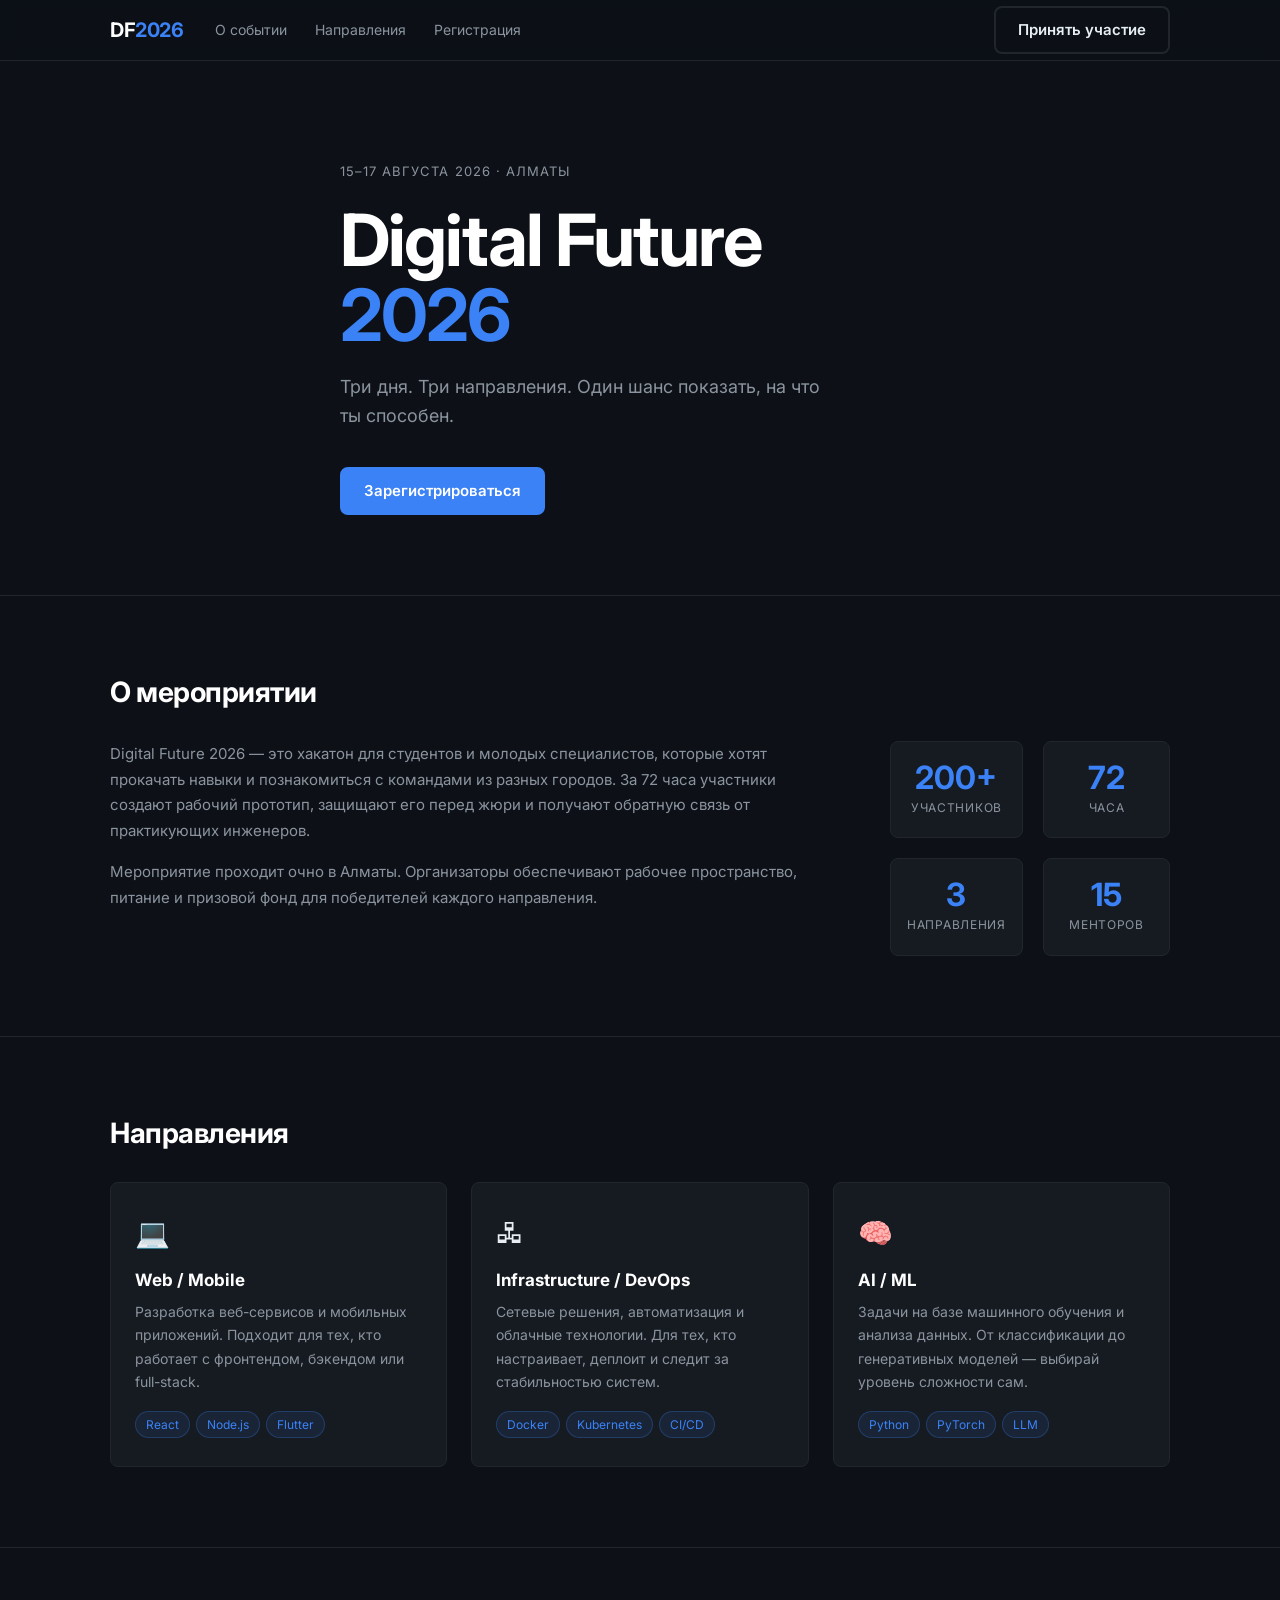
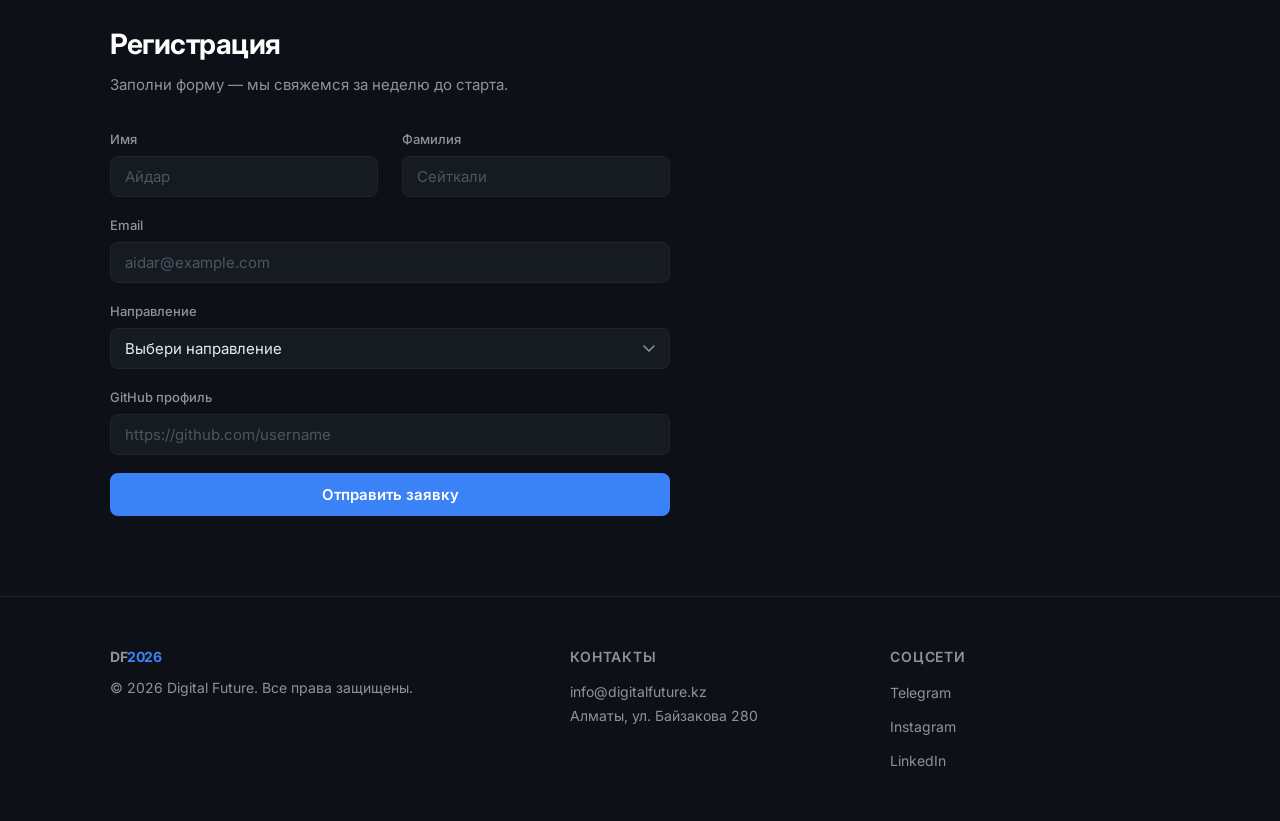
==== index.html @ 86d54fba "minimal project plan and style definition" ====
<!DOCTYPE html>
<html lang="ru">

<head>
    <meta charset="UTF-8" />
    <meta name="viewport" content="width=device-width, initial-scale=1.0" />
    <title>Digital Future 2026 — Хакатон</title>
    <link rel="stylesheet" href="css/style.css" />
    <link rel="preconnect" href="https://fonts.googleapis.com" />
    <link href="https://fonts.googleapis.com/css2?family=Inter:wght@400;500;600;700&display=swap" rel="stylesheet" />
</head>

<body>

    <!-- HEADER -->
    <header class="site-header">
        <div class="container header-inner">
            <a href="#" class="logo">DF<span>2026</span></a>
            <nav class="main-nav">
                <ul>
                    <li><a href="#about">О событии</a></li>
                    <li><a href="#tracks">Направления</a></li>
                    <li><a href="#registration">Регистрация</a></li>
                </ul>
            </nav>
            <a href="#registration" class="btn btn-outline">Принять участие</a>
            <button class="burger" aria-label="Открыть меню">&#9776;</button>
        </div>
    </header>

    <main>

        <!-- HERO -->
        <section class="hero" id="hero">
            <div class="container hero-content">
                <p class="hero-eyebrow">15–17 августа 2026 · Алматы</p>
                <h1>Digital Future<br /><span>2026</span></h1>
                <p class="hero-sub">Три дня. Три направления. Один шанс показать, на что ты способен.</p>
                <a href="#registration" class="btn btn-primary">Зарегистрироваться</a>
            </div>
        </section>

        <!-- ABOUT -->
        <section class="about" id="about">
            <div class="container">
                <h2 class="section-title">О мероприятии</h2>
                <div class="about-grid">
                    <div class="about-text">
                        <p>Digital Future 2026 — это хакатон для студентов и молодых специалистов, которые хотят
                            прокачать навыки и познакомиться с командами из разных городов. За 72 часа участники создают
                            рабочий прототип, защищают его перед жюри и получают обратную связь от практикующих
                            инженеров.</p>
                        <p>Мероприятие проходит очно в Алматы. Организаторы обеспечивают рабочее пространство, питание и
                            призовой фонд для победителей каждого направления.</p>
                    </div>
                    <ul class="about-stats">
                        <li><strong>200+</strong><span>участников</span></li>
                        <li><strong>72</strong><span>часа</span></li>
                        <li><strong>3</strong><span>направления</span></li>
                        <li><strong>15</strong><span>менторов</span></li>
                    </ul>
                </div>
            </div>
        </section>

        <!-- TRACKS -->
        <section class="tracks" id="tracks">
            <div class="container">
                <h2 class="section-title">Направления</h2>
                <div class="tracks-grid">

                    <article class="track-card">
                        <div class="track-icon">&#x1F4BB;</div>
                        <h3>Web / Mobile</h3>
                        <p>Разработка веб-сервисов и мобильных приложений. Подходит для тех, кто работает с фронтендом,
                            бэкендом или full-stack.</p>
                        <ul class="track-tags">
                            <li>React</li>
                            <li>Node.js</li>
                            <li>Flutter</li>
                        </ul>
                    </article>

                    <article class="track-card">
                        <div class="track-icon">&#x1F5A7;</div>
                        <h3>Infrastructure / DevOps</h3>
                        <p>Сетевые решения, автоматизация и облачные технологии. Для тех, кто настраивает, деплоит и
                            следит за стабильностью систем.</p>
                        <ul class="track-tags">
                            <li>Docker</li>
                            <li>Kubernetes</li>
                            <li>CI/CD</li>
                        </ul>
                    </article>

                    <article class="track-card">
                        <div class="track-icon">&#x1F9E0;</div>
                        <h3>AI / ML</h3>
                        <p>Задачи на базе машинного обучения и анализа данных. От классификации до генеративных моделей
                            — выбирай уровень сложности сам.</p>
                        <ul class="track-tags">
                            <li>Python</li>
                            <li>PyTorch</li>
                            <li>LLM</li>
                        </ul>
                    </article>

                </div>
            </div>
        </section>

        <!-- REGISTRATION -->
        <section class="registration" id="registration">
            <div class="container">
                <h2 class="section-title">Регистрация</h2>
                <p class="section-sub">Заполни форму — мы свяжемся за неделю до старта.</p>
                <form class="reg-form" novalidate>
                    <div class="form-row">
                        <div class="form-group">
                            <label for="fname">Имя</label>
                            <input type="text" id="fname" name="fname" placeholder="Айдар" required />
                        </div>
                        <div class="form-group">
                            <label for="lname">Фамилия</label>
                            <input type="text" id="lname" name="lname" placeholder="Сейткали" required />
                        </div>
                    </div>
                    <div class="form-group">
                        <label for="email">Email</label>
                        <input type="email" id="email" name="email" placeholder="aidar@example.com" required />
                    </div>
                    <div class="form-group">
                        <label for="track">Направление</label>
                        <select id="track" name="track" required>
                            <option value="" disabled selected>Выбери направление</option>
                            <option value="web">Web / Mobile</option>
                            <option value="devops">Infrastructure / DevOps</option>
                            <option value="ai">AI / ML</option>
                        </select>
                    </div>
                    <div class="form-group">
                        <label for="github">GitHub профиль</label>
                        <input type="url" id="github" name="github" placeholder="https://github.com/username" />
                    </div>
                    <button type="submit" class="btn btn-primary btn-full">Отправить заявку</button>
                </form>
            </div>
        </section>

    </main>

    <!-- FOOTER -->
    <footer class="site-footer">
        <div class="container footer-inner">
            <div class="footer-col">
                <p class="logo">DF<span>2026</span></p>
                <p class="footer-copy">&copy; 2026 Digital Future. Все права защищены.</p>
            </div>
            <div class="footer-col">
                <p class="footer-heading">Контакты</p>
                <p><a href="mailto:info@digitalfuture.kz">info@digitalfuture.kz</a></p>
                <p>Алматы, ул. Байзакова 280</p>
            </div>
            <div class="footer-col">
                <p class="footer-heading">Соцсети</p>
                <ul class="social-links">
                    <li><a href="#">Telegram</a></li>
                    <li><a href="#">Instagram</a></li>
                    <li><a href="#">LinkedIn</a></li>
                </ul>
            </div>
        </div>
    </footer>

    <script>
        // smooth scroll
        document.querySelectorAll('a[href^="#"]').forEach(link => {
            link.addEventListener('click', e => {
                const target = document.querySelector(link.getAttribute('href'));
                if (target) {
                    e.preventDefault();
                    target.scrollIntoView({ behavior: 'smooth' });
                }
            });
        });

        // burger menu toggle
        const burger = document.querySelector('.burger');
        const nav = document.querySelector('.main-nav');
        burger.addEventListener('click', () => {
            nav.classList.toggle('open');
        });
    </script>

</body>

</html>
---- css/style.css ----
/* ==========================================================
   COMMIT 2: reset, переменные, базовая типографика
   ========================================================== */

*,
*::before,
*::after {
    box-sizing: border-box;
    margin: 0;
    padding: 0;
}

:root {
    --color-bg: #0d1117;
    --color-surface: #161b22;
    --color-border: #21262d;
    --color-accent: #3b82f6;
    --color-accent-hover: #2563eb;
    --color-text: #e6edf3;
    --color-muted: #8b949e;
    --color-white: #ffffff;

    --font-main: 'Inter', sans-serif;

    --radius: 8px;
    --container: 1100px;
    --gap: 24px;
}

html {
    scroll-behavior: smooth;
}

body {
    font-family: var(--font-main);
    background-color: var(--color-bg);
    color: var(--color-text);
    line-height: 1.6;
    font-size: 16px;
    -webkit-font-smoothing: antialiased;
}

h1,
h2,
h3 {
    line-height: 1.2;
    font-weight: 700;
    color: var(--color-white);
}

a {
    color: inherit;
    text-decoration: none;
}

ul {
    list-style: none;
}

img {
    max-width: 100%;
    display: block;
}

.container {
    max-width: var(--container);
    margin: 0 auto;
    padding: 0 20px;
}

/* ==========================================================
   COMMIT 2: кнопки (общие)
   ========================================================== */

.btn {
    display: inline-block;
    padding: 10px 22px;
    border-radius: var(--radius);
    font-size: 15px;
    font-weight: 600;
    cursor: pointer;
    transition: background-color 0.2s, color 0.2s, border-color 0.2s;
    border: 2px solid transparent;
    font-family: var(--font-main);
    text-align: center;
}

.btn-primary {
    background-color: var(--color-accent);
    color: var(--color-white);
    border-color: var(--color-accent);
}

.btn-primary:hover {
    background-color: var(--color-accent-hover);
    border-color: var(--color-accent-hover);
}

.btn-outline {
    background-color: transparent;
    color: var(--color-text);
    border-color: var(--color-border);
}

.btn-outline:hover {
    border-color: var(--color-accent);
    color: var(--color-accent);
}

.btn-full {
    width: 100%;
}

/* ==========================================================
   COMMIT 3: header
   ========================================================== */

.site-header {
    position: sticky;
    top: 0;
    z-index: 100;
    background-color: rgba(13, 17, 23, 0.92);
    backdrop-filter: blur(8px);
    border-bottom: 1px solid var(--color-border);
}

.header-inner {
    display: flex;
    align-items: center;
    gap: 32px;
    height: 60px;
}

.logo {
    font-size: 20px;
    font-weight: 700;
    color: var(--color-white);
    letter-spacing: -0.5px;
    white-space: nowrap;
}

.logo span {
    color: var(--color-accent);
}

.main-nav {
    flex: 1;
}

.main-nav ul {
    display: flex;
    gap: 28px;
}

.main-nav a {
    font-size: 14px;
    color: var(--color-muted);
    transition: color 0.2s;
}

.main-nav a:hover {
    color: var(--color-text);
}

.burger {
    display: none;
    background: none;
    border: none;
    color: var(--color-text);
    font-size: 22px;
    cursor: pointer;
    margin-left: auto;
}

/* ==========================================================
   COMMIT 3: hero section
   ========================================================== */

.hero {
    padding: 100px 0 80px;
    border-bottom: 1px solid var(--color-border);
}

.hero-content {
    max-width: 640px;
}

.hero-eyebrow {
    font-size: 13px;
    color: var(--color-muted);
    text-transform: uppercase;
    letter-spacing: 0.08em;
    margin-bottom: 20px;
}

.hero h1 {
    font-size: clamp(42px, 7vw, 72px);
    letter-spacing: -2px;
    margin-bottom: 20px;
    line-height: 1.05;
}

.hero h1 span {
    color: var(--color-accent);
}

.hero-sub {
    font-size: 18px;
    color: var(--color-muted);
    margin-bottom: 36px;
    max-width: 480px;
}

/* ==========================================================
   COMMIT 4: about section
   ========================================================== */

.section-title {
    font-size: 28px;
    margin-bottom: 32px;
    letter-spacing: -0.5px;
}

.section-sub {
    color: var(--color-muted);
    margin-top: -20px;
    margin-bottom: 32px;
    font-size: 15px;
}

.about {
    padding: 80px 0;
    border-bottom: 1px solid var(--color-border);
}

.about-grid {
    display: grid;
    grid-template-columns: 1fr 280px;
    gap: 60px;
    align-items: start;
}

.about-text p {
    color: var(--color-muted);
    margin-bottom: 16px;
    font-size: 15px;
    line-height: 1.7;
}

.about-text p:last-child {
    margin-bottom: 0;
}

.about-stats {
    display: grid;
    grid-template-columns: 1fr 1fr;
    gap: 20px;
}

.about-stats li {
    background-color: var(--color-surface);
    border: 1px solid var(--color-border);
    border-radius: var(--radius);
    padding: 20px 16px;
    text-align: center;
}

.about-stats strong {
    display: block;
    font-size: 32px;
    font-weight: 700;
    color: var(--color-accent);
    line-height: 1;
}

.about-stats span {
    font-size: 12px;
    color: var(--color-muted);
    text-transform: uppercase;
    letter-spacing: 0.06em;
    margin-top: 4px;
    display: block;
}

/* ==========================================================
   COMMIT 4: tracks section
   ========================================================== */

.tracks {
    padding: 80px 0;
    border-bottom: 1px solid var(--color-border);
}

.tracks-grid {
    display: grid;
    grid-template-columns: repeat(3, 1fr);
    gap: var(--gap);
}

.track-card {
    background-color: var(--color-surface);
    border: 1px solid var(--color-border);
    border-radius: var(--radius);
    padding: 28px 24px;
    transition: border-color 0.2s;
}

.track-card:hover {
    border-color: var(--color-accent);
}

.track-icon {
    font-size: 28px;
    margin-bottom: 14px;
}

.track-card h3 {
    font-size: 17px;
    margin-bottom: 10px;
}

.track-card p {
    font-size: 14px;
    color: var(--color-muted);
    line-height: 1.65;
    margin-bottom: 18px;
}

.track-tags {
    display: flex;
    flex-wrap: wrap;
    gap: 6px;
}

.track-tags li {
    font-size: 12px;
    color: var(--color-accent);
    background-color: rgba(59, 130, 246, 0.1);
    border: 1px solid rgba(59, 130, 246, 0.25);
    padding: 3px 10px;
    border-radius: 20px;
}

/* ==========================================================
   COMMIT 4: registration section
   ========================================================== */

.registration {
    padding: 80px 0;
    border-bottom: 1px solid var(--color-border);
}

.reg-form {
    max-width: 560px;
    display: flex;
    flex-direction: column;
    gap: 18px;
}

.form-row {
    display: grid;
    grid-template-columns: 1fr 1fr;
    gap: var(--gap);
}

.form-group {
    display: flex;
    flex-direction: column;
    gap: 6px;
}

.form-group label {
    font-size: 13px;
    font-weight: 500;
    color: var(--color-muted);
}

.form-group input,
.form-group select {
    background-color: var(--color-surface);
    border: 1px solid var(--color-border);
    border-radius: var(--radius);
    padding: 10px 14px;
    color: var(--color-text);
    font-family: var(--font-main);
    font-size: 15px;
    transition: border-color 0.2s;
    outline: none;
    width: 100%;
}

.form-group input::placeholder {
    color: #4d5562;
}

.form-group input:focus,
.form-group select:focus {
    border-color: var(--color-accent);
}

.form-group select {
    -webkit-appearance: none;
    appearance: none;
    cursor: pointer;
    background-image: url("data:image/svg+xml,%3Csvg xmlns='http://www.w3.org/2000/svg' width='12' height='7' viewBox='0 0 12 7'%3E%3Cpath d='M1 1l5 5 5-5' stroke='%238b949e' stroke-width='1.5' fill='none' stroke-linecap='round'/%3E%3C/svg%3E");
    background-repeat: no-repeat;
    background-position: right 14px center;
    padding-right: 36px;
}

.form-group select option {
    background-color: var(--color-surface);
}

/* ==========================================================
   COMMIT 5: footer
   ========================================================== */

.site-footer {
    padding: 48px 0;
}

.footer-inner {
    display: grid;
    grid-template-columns: 1.5fr 1fr 1fr;
    gap: 40px;
}

.footer-heading {
    font-size: 13px;
    font-weight: 600;
    color: var(--color-text);
    margin-bottom: 12px;
    text-transform: uppercase;
    letter-spacing: 0.06em;
}

.footer-col p {
    font-size: 14px;
    color: var(--color-muted);
    line-height: 1.7;
}

.footer-col a {
    color: var(--color-muted);
    transition: color 0.2s;
}

.footer-col a:hover {
    color: var(--color-text);
}

.footer-copy {
    font-size: 13px;
    color: var(--color-border);
    margin-top: 8px;
}

.social-links {
    display: flex;
    flex-direction: column;
    gap: 8px;
}

.social-links li a {
    font-size: 14px;
    color: var(--color-muted);
}

/* ==========================================================
   COMMIT 5: адаптивность (mobile & tablet)
   ========================================================== */

@media (max-width: 900px) {
    .about-grid {
        grid-template-columns: 1fr;
        gap: 40px;
    }

    .about-stats {
        grid-template-columns: repeat(4, 1fr);
    }

    .tracks-grid {
        grid-template-columns: 1fr 1fr;
    }

    .footer-inner {
        grid-template-columns: 1fr 1fr;
    }
}

@media (max-width: 640px) {
    .hero {
        padding: 64px 0 56px;
    }

    .hero-sub {
        font-size: 16px;
    }

    .about-stats {
        grid-template-columns: 1fr 1fr;
    }

    .tracks-grid {
        grid-template-columns: 1fr;
    }

    .form-row {
        grid-template-columns: 1fr;
    }

    .footer-inner {
        grid-template-columns: 1fr;
        gap: 28px;
    }

    /* burger */
    .burger {
        display: block;
    }

    .site-header .btn-outline {
        display: none;
    }

    .main-nav {
        display: none;
        position: absolute;
        top: 60px;
        left: 0;
        right: 0;
        background-color: var(--color-surface);
        border-bottom: 1px solid var(--color-border);
        padding: 16px 20px;
    }

    .main-nav.open {
        display: block;
    }

    .main-nav ul {
        flex-direction: column;
        gap: 16px;
    }

    .main-nav a {
        font-size: 16px;
        color: var(--color-text);
    }
}
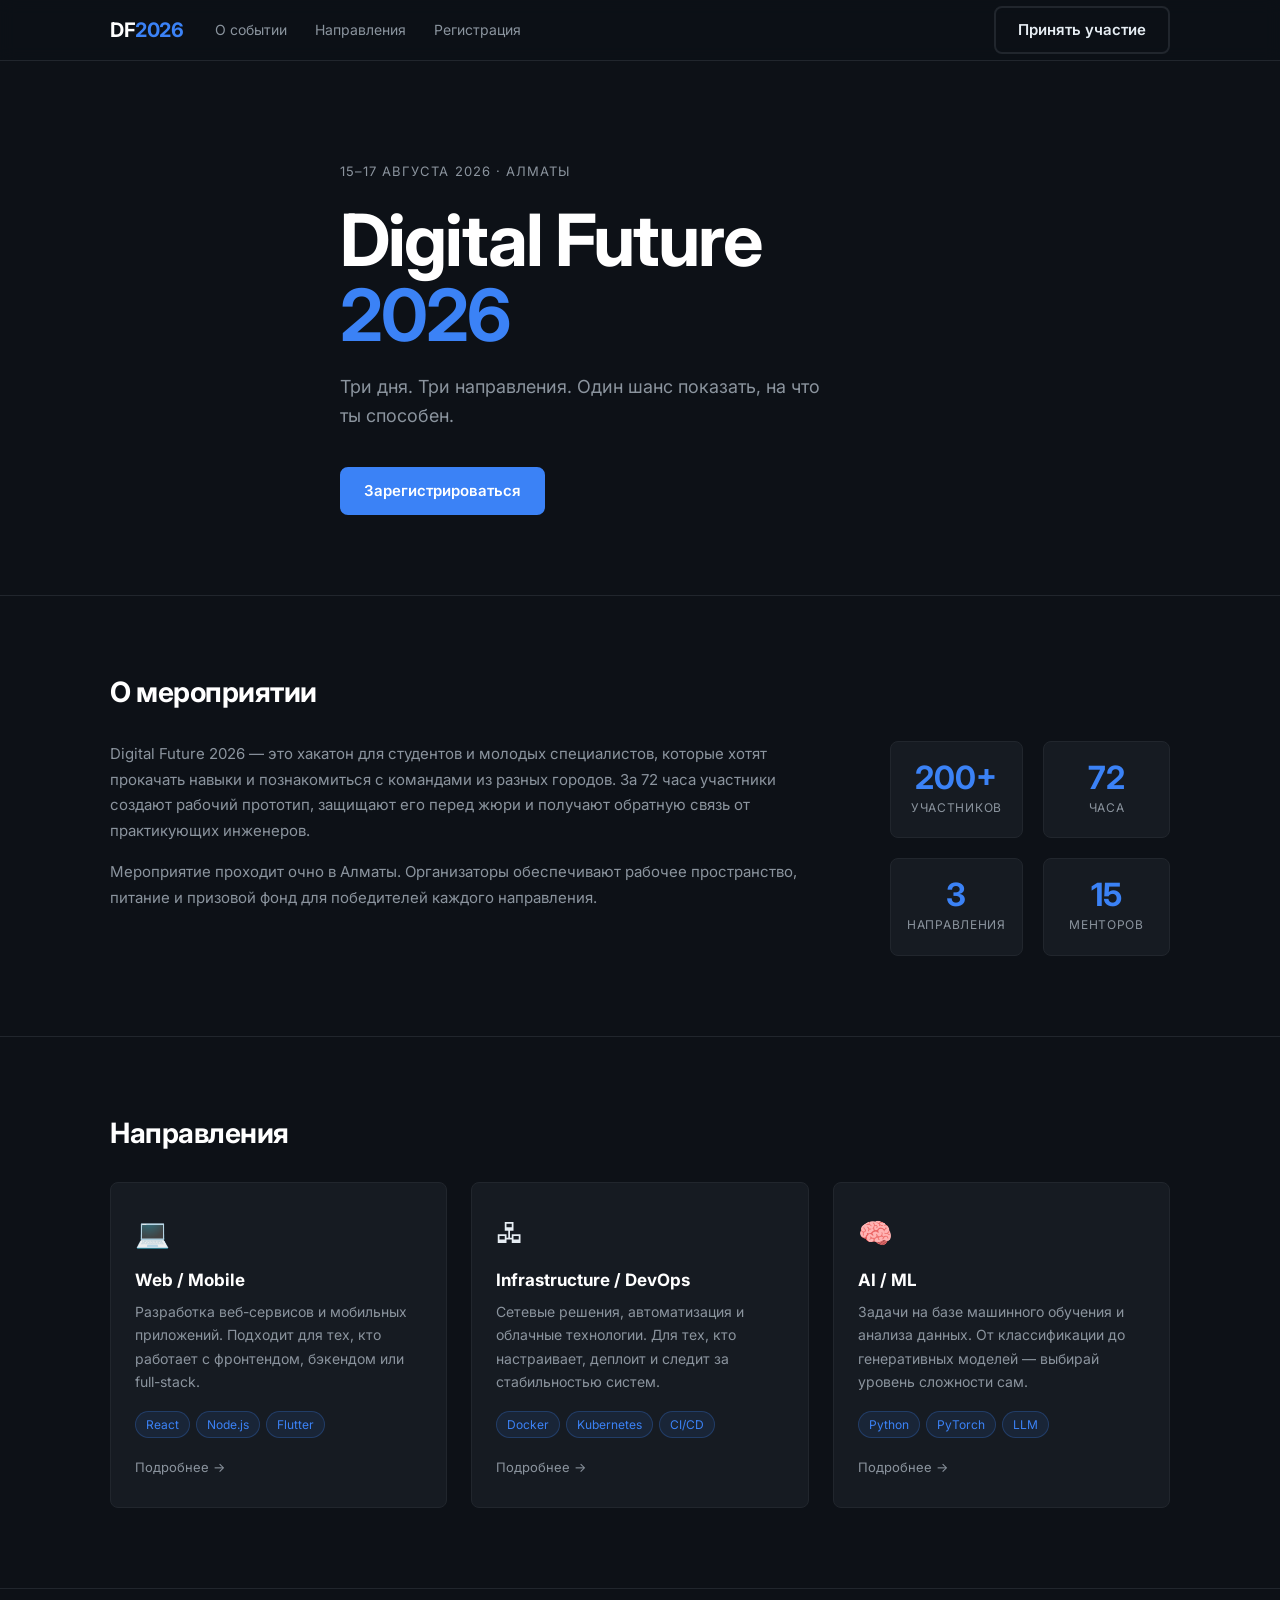
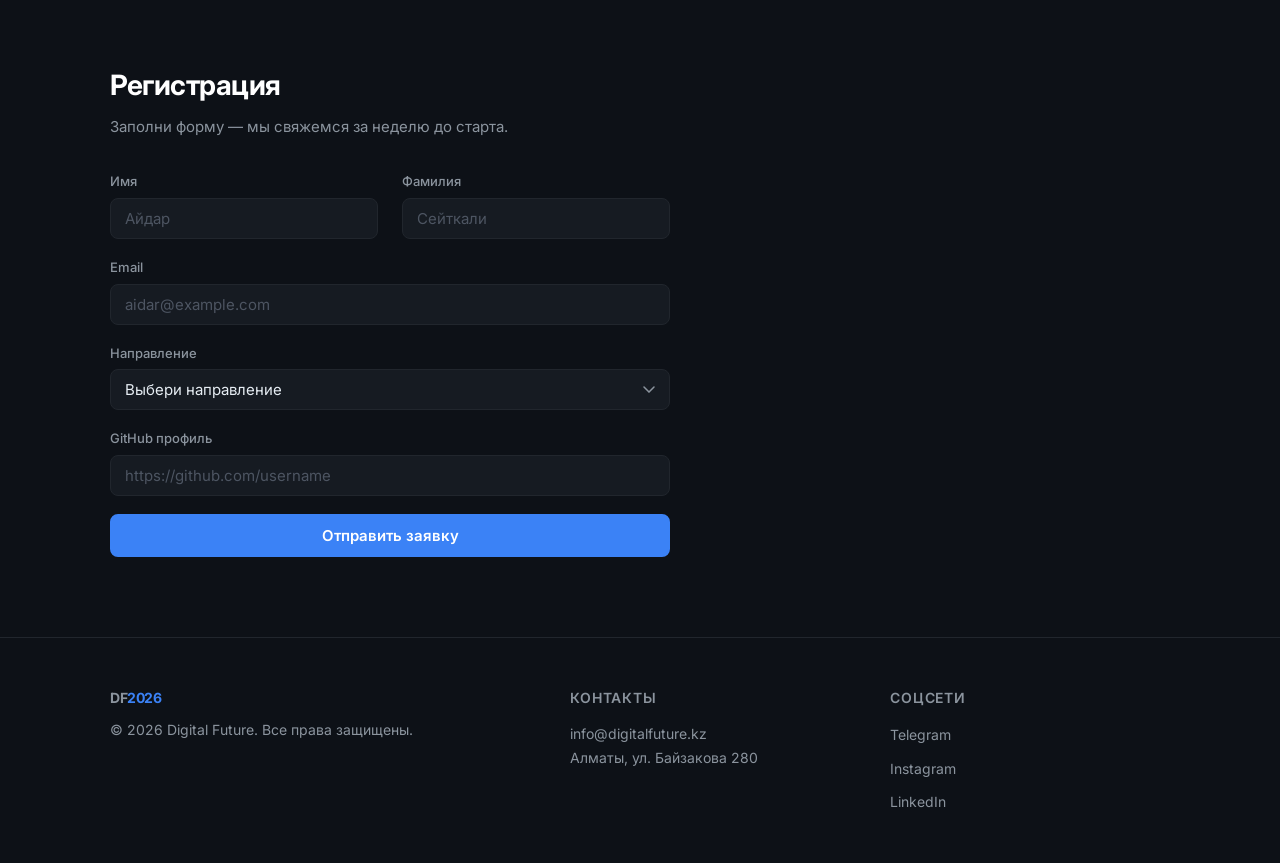
==== commit 24e52ba9: "feat: add success page, track detail pages, and form redirect" ====
--- a/index.html
+++ b/index.html
@@ -69,7 +69,7 @@
                 <h2 class="section-title">Направления</h2>
                 <div class="tracks-grid">
 
-                    <article class="track-card">
+                    <a href="track-web.html" class="track-card">
                         <div class="track-icon">&#x1F4BB;</div>
                         <h3>Web / Mobile</h3>
                         <p>Разработка веб-сервисов и мобильных приложений. Подходит для тех, кто работает с фронтендом,
@@ -79,9 +79,10 @@
                             <li>Node.js</li>
                             <li>Flutter</li>
                         </ul>
-                    </article>
-
-                    <article class="track-card">
+                        <span class="track-card-more">Подробнее →</span>
+                    </a>
+
+                    <a href="track-devops.html" class="track-card">
                         <div class="track-icon">&#x1F5A7;</div>
                         <h3>Infrastructure / DevOps</h3>
                         <p>Сетевые решения, автоматизация и облачные технологии. Для тех, кто настраивает, деплоит и
@@ -91,9 +92,10 @@
                             <li>Kubernetes</li>
                             <li>CI/CD</li>
                         </ul>
-                    </article>
-
-                    <article class="track-card">
+                        <span class="track-card-more">Подробнее →</span>
+                    </a>
+
+                    <a href="track-ai.html" class="track-card">
                         <div class="track-icon">&#x1F9E0;</div>
                         <h3>AI / ML</h3>
                         <p>Задачи на базе машинного обучения и анализа данных. От классификации до генеративных моделей
@@ -103,7 +105,8 @@
                             <li>PyTorch</li>
                             <li>LLM</li>
                         </ul>
-                    </article>
+                        <span class="track-card-more">Подробнее →</span>
+                    </a>
 
                 </div>
             </div>
@@ -114,7 +117,7 @@
             <div class="container">
                 <h2 class="section-title">Регистрация</h2>
                 <p class="section-sub">Заполни форму — мы свяжемся за неделю до старта.</p>
-                <form class="reg-form" novalidate>
+                <form class="reg-form" id="reg-form" novalidate>
                     <div class="form-row">
                         <div class="form-group">
                             <label for="fname">Имя</label>
@@ -149,7 +152,6 @@
 
     </main>
 
-    <!-- FOOTER -->
     <footer class="site-footer">
         <div class="container footer-inner">
             <div class="footer-col">
@@ -173,7 +175,6 @@
     </footer>
 
     <script>
-        // smooth scroll
         document.querySelectorAll('a[href^="#"]').forEach(link => {
             link.addEventListener('click', e => {
                 const target = document.querySelector(link.getAttribute('href'));
@@ -184,12 +185,33 @@
             });
         });
 
-        // burger menu toggle
         const burger = document.querySelector('.burger');
         const nav = document.querySelector('.main-nav');
         burger.addEventListener('click', () => {
             nav.classList.toggle('open');
         });
+        document.getElementById('reg-form').addEventListener('submit', function (e) {
+            e.preventDefault();
+
+            const fname = document.getElementById('fname').value.trim();
+            const lname = document.getElementById('lname').value.trim();
+            const email = document.getElementById('email').value.trim();
+            const track = document.getElementById('track').value;
+
+            if (!fname || !lname || !email || !track) {
+                [document.getElementById('fname'), document.getElementById('lname'),
+                document.getElementById('email'), document.getElementById('track')].forEach(el => {
+                    if (!el.value.trim()) {
+                        el.style.borderColor = '#ef4444';
+                        el.addEventListener('input', () => el.style.borderColor = '', { once: true });
+                    }
+                });
+                return;
+            }
+
+            const params = new URLSearchParams({ email });
+            window.location.href = 'success.html?' + params.toString();
+        });
     </script>
 
 </body>
--- a/css/style.css
+++ b/css/style.css
@@ -1,7 +1,3 @@
-/* ==========================================================
-   COMMIT 2: reset, переменные, базовая типографика
-   ========================================================== */
-
 *,
 *::before,
 *::after {
@@ -67,10 +63,6 @@
     margin: 0 auto;
     padding: 0 20px;
 }
-
-/* ==========================================================
-   COMMIT 2: кнопки (общие)
-   ========================================================== */
 
 .btn {
     display: inline-block;
@@ -111,9 +103,6 @@
     width: 100%;
 }
 
-/* ==========================================================
-   COMMIT 3: header
-   ========================================================== */
 
 .site-header {
     position: sticky;
@@ -303,6 +292,9 @@
     border-radius: var(--radius);
     padding: 28px 24px;
     transition: border-color 0.2s;
+    display: block;
+    color: inherit;
+    text-decoration: none;
 }
 
 .track-card:hover {
@@ -330,6 +322,7 @@
     display: flex;
     flex-wrap: wrap;
     gap: 6px;
+    margin-bottom: 16px;
 }
 
 .track-tags li {
@@ -341,9 +334,16 @@
     border-radius: 20px;
 }
 
-/* ==========================================================
-   COMMIT 4: registration section
-   ========================================================== */
+.track-card-more {
+    display: inline-block;
+    font-size: 13px;
+    color: var(--color-muted);
+    transition: color 0.2s;
+}
+
+.track-card:hover .track-card-more {
+    color: var(--color-accent);
+}
 
 .registration {
     padding: 80px 0;
